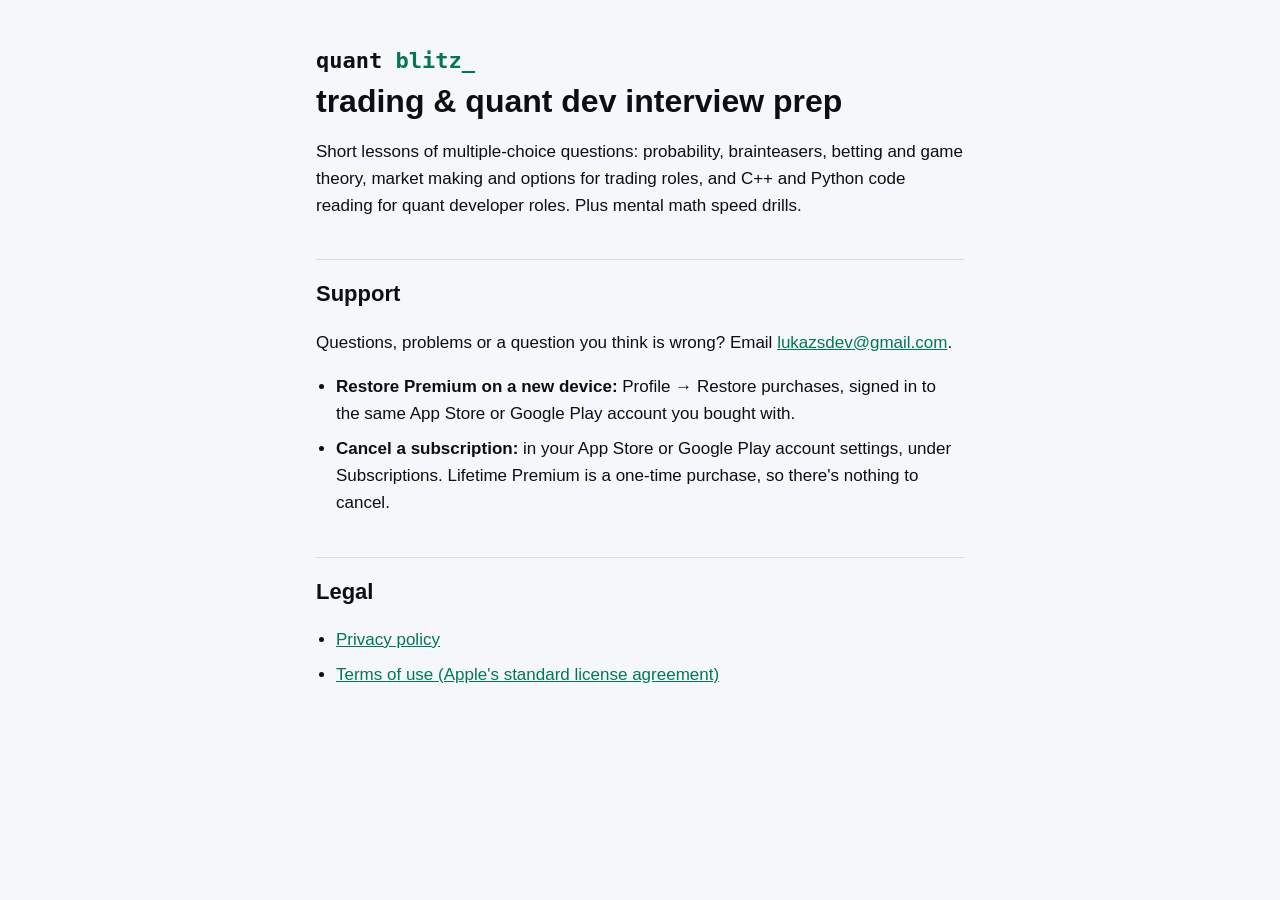
==== index.html @ 0912bb01 "quant blitz support and privacy pages" ====
<!doctype html>
<html lang="en">
  <head>
    <meta charset="utf-8" />
    <meta name="viewport" content="width=device-width, initial-scale=1" />
    <title>quant blitz · support</title>
    <meta
      name="description"
      content="quant blitz: short lessons and speed drills for quant trading and quant developer interviews."
    />
    <link rel="stylesheet" href="style.css" />
  </head>
  <body>
    <main>
      <p class="wordmark">quant <span>blitz_</span></p>
      <h1>trading &amp; quant dev interview prep</h1>
      <p>
        Short lessons of multiple-choice questions: probability, brainteasers, betting and game
        theory, market making and options for trading roles, and C++ and Python code reading for
        quant developer roles. Plus mental math speed drills.
      </p>

      <h2>Support</h2>
      <p>
        Questions, problems or a question you think is wrong? Email
        <a href="mailto:lukazsdev@gmail.com">lukazsdev@gmail.com</a>.
      </p>
      <ul>
        <li>
          <strong>Restore Premium on a new device:</strong> Profile → Restore purchases, signed in
          to the same App Store or Google Play account you bought with.
        </li>
        <li>
          <strong>Cancel a subscription:</strong> in your App Store or Google Play account settings,
          under Subscriptions. Lifetime Premium is a one-time purchase, so there's nothing to
          cancel.
        </li>
      </ul>

      <h2>Legal</h2>
      <ul>
        <li><a href="privacy/">Privacy policy</a></li>
        <li>
          <a href="https://www.apple.com/legal/internet-services/itunes/dev/stdeula/"
            >Terms of use (Apple's standard license agreement)</a
          >
        </li>
      </ul>
    </main>
  </body>
</html>
---- style.css ----
/* Static pages for GitHub Pages: support and privacy policy. Colors follow the app's tokens. */
:root {
  color-scheme: light dark;
  --background: #f5f7fa;
  --text: #0b0f14;
  --muted: #4f5b67;
  --accent: #00794f;
  --border: #d5dde5;
}

@media (prefers-color-scheme: dark) {
  :root {
    --background: #0b0f14;
    --text: #e8edf2;
    --muted: #8a96a3;
    --accent: #00d68f;
    --border: #232c38;
  }
}

* {
  box-sizing: border-box;
}

body {
  margin: 0;
  background: var(--background);
  color: var(--text);
  font:
    17px/1.6 -apple-system,
    BlinkMacSystemFont,
    'Segoe UI',
    Roboto,
    Helvetica,
    Arial,
    sans-serif;
}

main {
  max-width: 680px;
  margin: 0 auto;
  padding: 48px 16px 64px;
}

h1 {
  font-size: 32px;
  line-height: 1.2;
  margin: 8px 0 8px;
}

h2 {
  font-size: 22px;
  margin: 40px 0 8px;
  padding-top: 16px;
  border-top: 1px solid var(--border);
}

h3 {
  font-size: 17px;
  margin: 24px 0 4px;
}

a {
  color: var(--accent);
}

ul {
  padding-left: 20px;
}

li + li {
  margin-top: 8px;
}

.muted {
  color: var(--muted);
}

.wordmark {
  margin: 0;
  font:
    600 22px/1.2 ui-monospace,
    'SF Mono',
    Menlo,
    Consolas,
    monospace;
}

.wordmark a {
  color: var(--text);
  text-decoration: none;
}

.wordmark span {
  color: var(--accent);
}
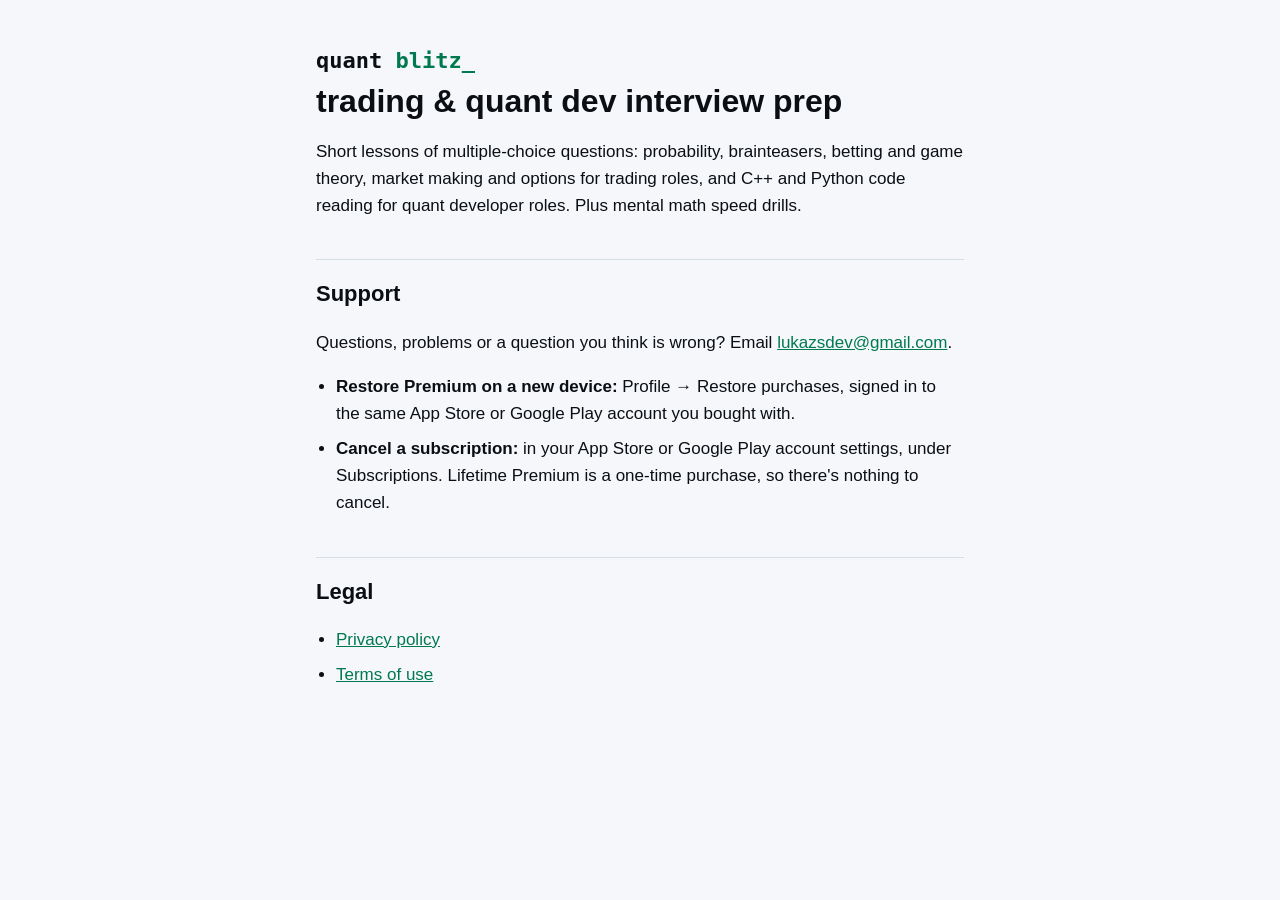
==== commit 60868e6a: "Terms of use page" ====
--- a/index.html
+++ b/index.html
@@ -40,11 +40,7 @@
       <h2>Legal</h2>
       <ul>
         <li><a href="privacy/">Privacy policy</a></li>
-        <li>
-          <a href="https://www.apple.com/legal/internet-services/itunes/dev/stdeula/"
-            >Terms of use (Apple's standard license agreement)</a
-          >
-        </li>
+        <li><a href="terms/">Terms of use</a></li>
       </ul>
     </main>
   </body>
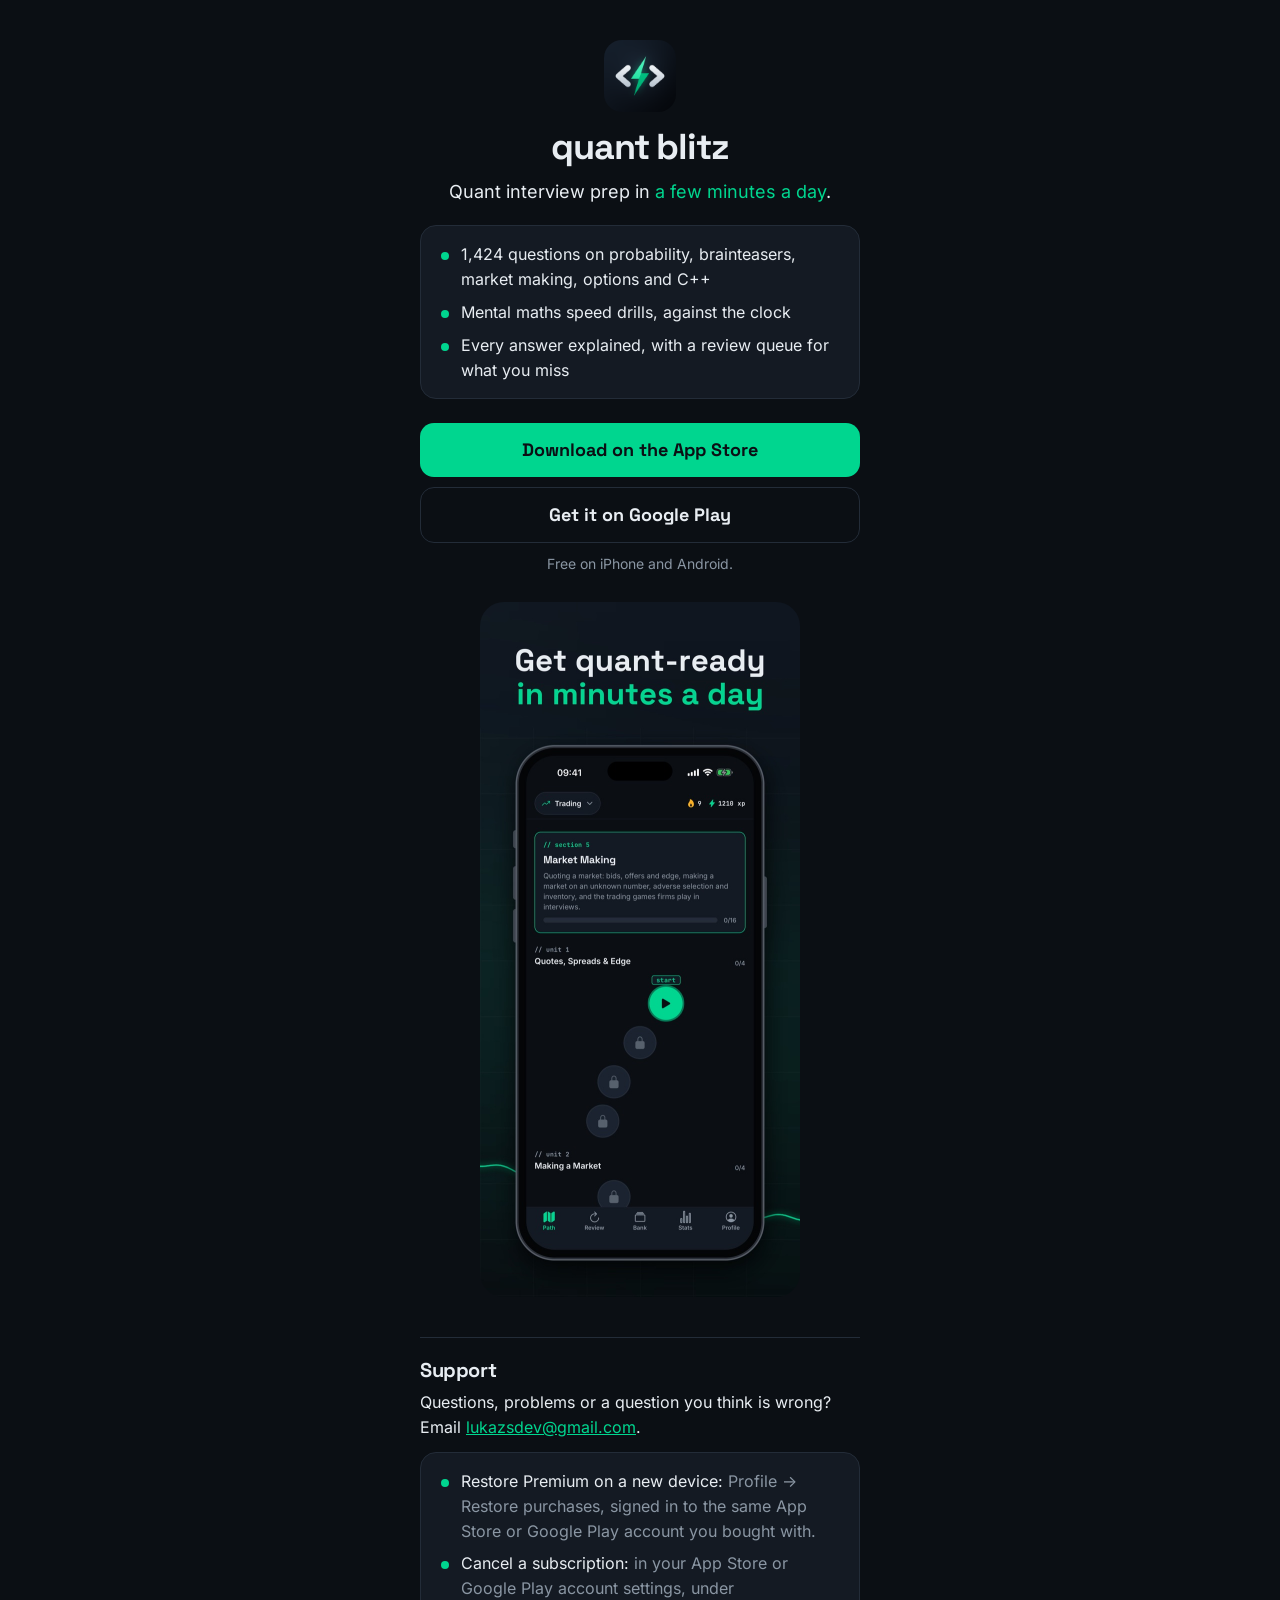
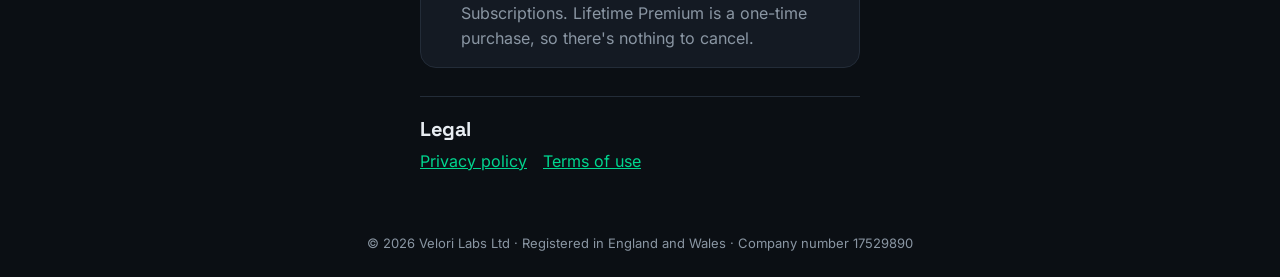
==== commit d715ece0: "BTS offer page: redesign matching the Instagram post, sample question, link preview image" ====
--- a/index.html
+++ b/index.html
@@ -1,47 +1,258 @@
 <!doctype html>
-<html lang="en">
+<html lang="en-GB">
   <head>
     <meta charset="utf-8" />
-    <meta name="viewport" content="width=device-width, initial-scale=1" />
-    <title>quant blitz · support</title>
+    <meta name="viewport" content="width=device-width, initial-scale=1, viewport-fit=cover" />
+    <title>quant blitz: quant interview prep</title>
     <meta
       name="description"
-      content="quant blitz: short lessons and speed drills for quant trading and quant developer interviews."
+      content="Quant interview prep in a few minutes a day: probability, mental maths, brainteasers, market making, options and C++, every answer explained. Free on the App Store."
     />
-    <link rel="stylesheet" href="style.css" />
+    <link rel="canonical" href="https://quantblitz.app/" />
+    <link rel="icon" href="favicon.svg" type="image/svg+xml" />
+    <link rel="icon" href="favicon.png" type="image/png" sizes="32x32" />
+    <link rel="apple-touch-icon" href="apple-touch-icon.png" />
+    <meta name="theme-color" content="#0b0f14" />
+    <meta name="apple-itunes-app" content="app-id=6820223409" />
+    <meta property="og:type" content="website" />
+    <meta property="og:title" content="quant blitz: quant interview prep" />
+    <meta property="og:url" content="https://quantblitz.app/" />
+    <meta property="og:image" content="https://quantblitz.app/img/quant-blitz-path.jpg" />
+    <link
+      rel="preload"
+      href="fonts/space-grotesk-700.woff2"
+      as="font"
+      type="font/woff2"
+      crossorigin
+    />
+    <style>
+      @font-face {
+        font-family: 'Space Grotesk';
+        src: url('fonts/space-grotesk-700.woff2') format('woff2');
+        font-weight: 700;
+        font-display: swap;
+      }
+      @font-face {
+        font-family: 'Inter';
+        src: url('fonts/inter-400.woff2') format('woff2');
+        font-weight: 400;
+        font-display: swap;
+      }
+      /* The app's dark theme (src/theme/colors.ts). */
+      :root {
+        color-scheme: dark;
+        --bg: #0b0f14;
+        --surface: #141a23;
+        --line: #232c38;
+        --text: #e8edf2;
+        --muted: #8a96a3;
+        --accent: #00d68f;
+        --on-accent: #0b0f14;
+      }
+      html {
+        -webkit-text-size-adjust: 100%;
+      }
+      body {
+        margin: 0;
+        background: var(--bg);
+        color: var(--text);
+        font:
+          400 16px/1.55 'Inter',
+          system-ui,
+          -apple-system,
+          sans-serif;
+        -webkit-font-smoothing: antialiased;
+      }
+      main {
+        box-sizing: border-box;
+        max-width: 480px;
+        margin: 0 auto;
+        padding: max(40px, env(safe-area-inset-top)) 20px 24px;
+      }
+      .hero {
+        text-align: center;
+      }
+      .icon {
+        display: block;
+        margin: 0 auto 16px;
+        border-radius: 18px;
+      }
+      h1 {
+        margin: 0;
+        font:
+          700 36px/1.1 'Space Grotesk',
+          'Inter',
+          sans-serif;
+        letter-spacing: -0.03em;
+      }
+      .lede {
+        margin: 10px 0 20px;
+        font-size: 18px;
+        text-wrap: balance;
+      }
+      .lede strong {
+        color: var(--accent);
+        font-weight: 400;
+      }
+      ul {
+        margin: 0 0 24px;
+        padding: 16px 18px;
+        border: 1px solid var(--line);
+        border-radius: 16px;
+        background: var(--surface);
+        list-style: none;
+        text-align: left;
+      }
+      li {
+        position: relative;
+        padding-left: 22px;
+      }
+      li + li {
+        margin-top: 8px;
+      }
+      li::before {
+        content: '';
+        position: absolute;
+        left: 2px;
+        top: 0.62em;
+        width: 8px;
+        height: 8px;
+        border-radius: 50%;
+        background: var(--accent);
+      }
+      .download {
+        display: block;
+        padding: 16px 20px;
+        border-radius: 14px;
+        background: var(--accent);
+        color: var(--on-accent);
+        font:
+          700 18px/1.2 'Space Grotesk',
+          'Inter',
+          sans-serif;
+        text-decoration: none;
+      }
+      .download.play {
+        margin-top: 10px;
+        background: transparent;
+        color: var(--text);
+        border: 1px solid var(--line);
+      }
+      .download:focus-visible {
+        outline: 2px solid var(--text);
+        outline-offset: 3px;
+      }
+      .note {
+        margin: 10px 0 28px;
+        color: var(--muted);
+        font-size: 14px;
+      }
+      .shot {
+        display: block;
+        width: 100%;
+        max-width: 320px;
+        height: auto;
+        margin: 0 auto 40px;
+        border-radius: 24px;
+      }
+      h2 {
+        margin: 0 0 8px;
+        padding-top: 20px;
+        border-top: 1px solid var(--line);
+        font:
+          700 20px/1.2 'Space Grotesk',
+          'Inter',
+          sans-serif;
+        letter-spacing: -0.02em;
+      }
+      p {
+        margin: 0 0 12px;
+      }
+      .support ul {
+        margin-bottom: 28px;
+      }
+      .support li strong {
+        font-weight: 400;
+        color: var(--text);
+      }
+      .support li {
+        color: var(--muted);
+      }
+      a {
+        color: var(--accent);
+      }
+      .legal a + a {
+        margin-left: 16px;
+      }
+      footer {
+        padding: 24px 20px max(24px, env(safe-area-inset-bottom));
+        color: var(--muted);
+        font-size: 13px;
+        text-align: center;
+      }
+      footer p {
+        margin: 0;
+      }
+    </style>
   </head>
   <body>
     <main>
-      <p class="wordmark">quant <span>blitz_</span></p>
-      <h1>trading &amp; quant dev interview prep</h1>
-      <p>
-        Short lessons of multiple-choice questions: probability, brainteasers, betting and game
-        theory, market making and options for trading roles, and C++ and Python code reading for
-        quant developer roles. Plus mental math speed drills.
-      </p>
+      <section class="hero">
+        <img class="icon" src="img/quant-blitz.png" alt="" width="72" height="72" />
+        <h1>quant blitz</h1>
+        <p class="lede">Quant interview prep in <strong>a few minutes a day</strong>.</p>
+        <ul>
+          <li>1,424 questions on probability, brainteasers, market making, options and C++</li>
+          <li>Mental maths speed drills, against the clock</li>
+          <li>Every answer explained, with a review queue for what you miss</li>
+        </ul>
+        <a
+          class="download"
+          href="https://apps.apple.com/gb/app/quant-blitz-interview-prep/id6820223409"
+          >Download on the App Store</a
+        >
+        <a
+          class="download play"
+          href="https://play.google.com/store/apps/details?id=com.qdevblitz.app"
+          >Get it on Google Play</a
+        >
+        <p class="note">Free on iPhone and Android.</p>
+        <img
+          class="shot"
+          src="img/quant-blitz-path.jpg"
+          alt="The quant blitz app showing the Trading track's Market Making section"
+          width="640"
+          height="1390"
+          loading="lazy"
+        />
+      </section>
 
-      <h2>Support</h2>
-      <p>
-        Questions, problems or a question you think is wrong? Email
-        <a href="mailto:lukazsdev@gmail.com">lukazsdev@gmail.com</a>.
-      </p>
-      <ul>
-        <li>
-          <strong>Restore Premium on a new device:</strong> Profile → Restore purchases, signed in
-          to the same App Store or Google Play account you bought with.
-        </li>
-        <li>
-          <strong>Cancel a subscription:</strong> in your App Store or Google Play account settings,
-          under Subscriptions. Lifetime Premium is a one-time purchase, so there's nothing to
-          cancel.
-        </li>
-      </ul>
+      <section class="support">
+        <h2>Support</h2>
+        <p>
+          Questions, problems or a question you think is wrong? Email
+          <a href="mailto:lukazsdev@gmail.com">lukazsdev@gmail.com</a>.
+        </p>
+        <ul>
+          <li>
+            <strong>Restore Premium on a new device:</strong> Profile → Restore purchases, signed in
+            to the same App Store or Google Play account you bought with.
+          </li>
+          <li>
+            <strong>Cancel a subscription:</strong> in your App Store or Google Play account
+            settings, under Subscriptions. Lifetime Premium is a one-time purchase, so there's
+            nothing to cancel.
+          </li>
+        </ul>
+      </section>
 
-      <h2>Legal</h2>
-      <ul>
-        <li><a href="privacy/">Privacy policy</a></li>
-        <li><a href="terms/">Terms of use</a></li>
-      </ul>
+      <section class="legal">
+        <h2>Legal</h2>
+        <p><a href="privacy/">Privacy policy</a><a href="terms/">Terms of use</a></p>
+      </section>
     </main>
+    <footer>
+      <p>© 2026 Velori Labs Ltd · Registered in England and Wales · Company number 17529890</p>
+    </footer>
   </body>
 </html>
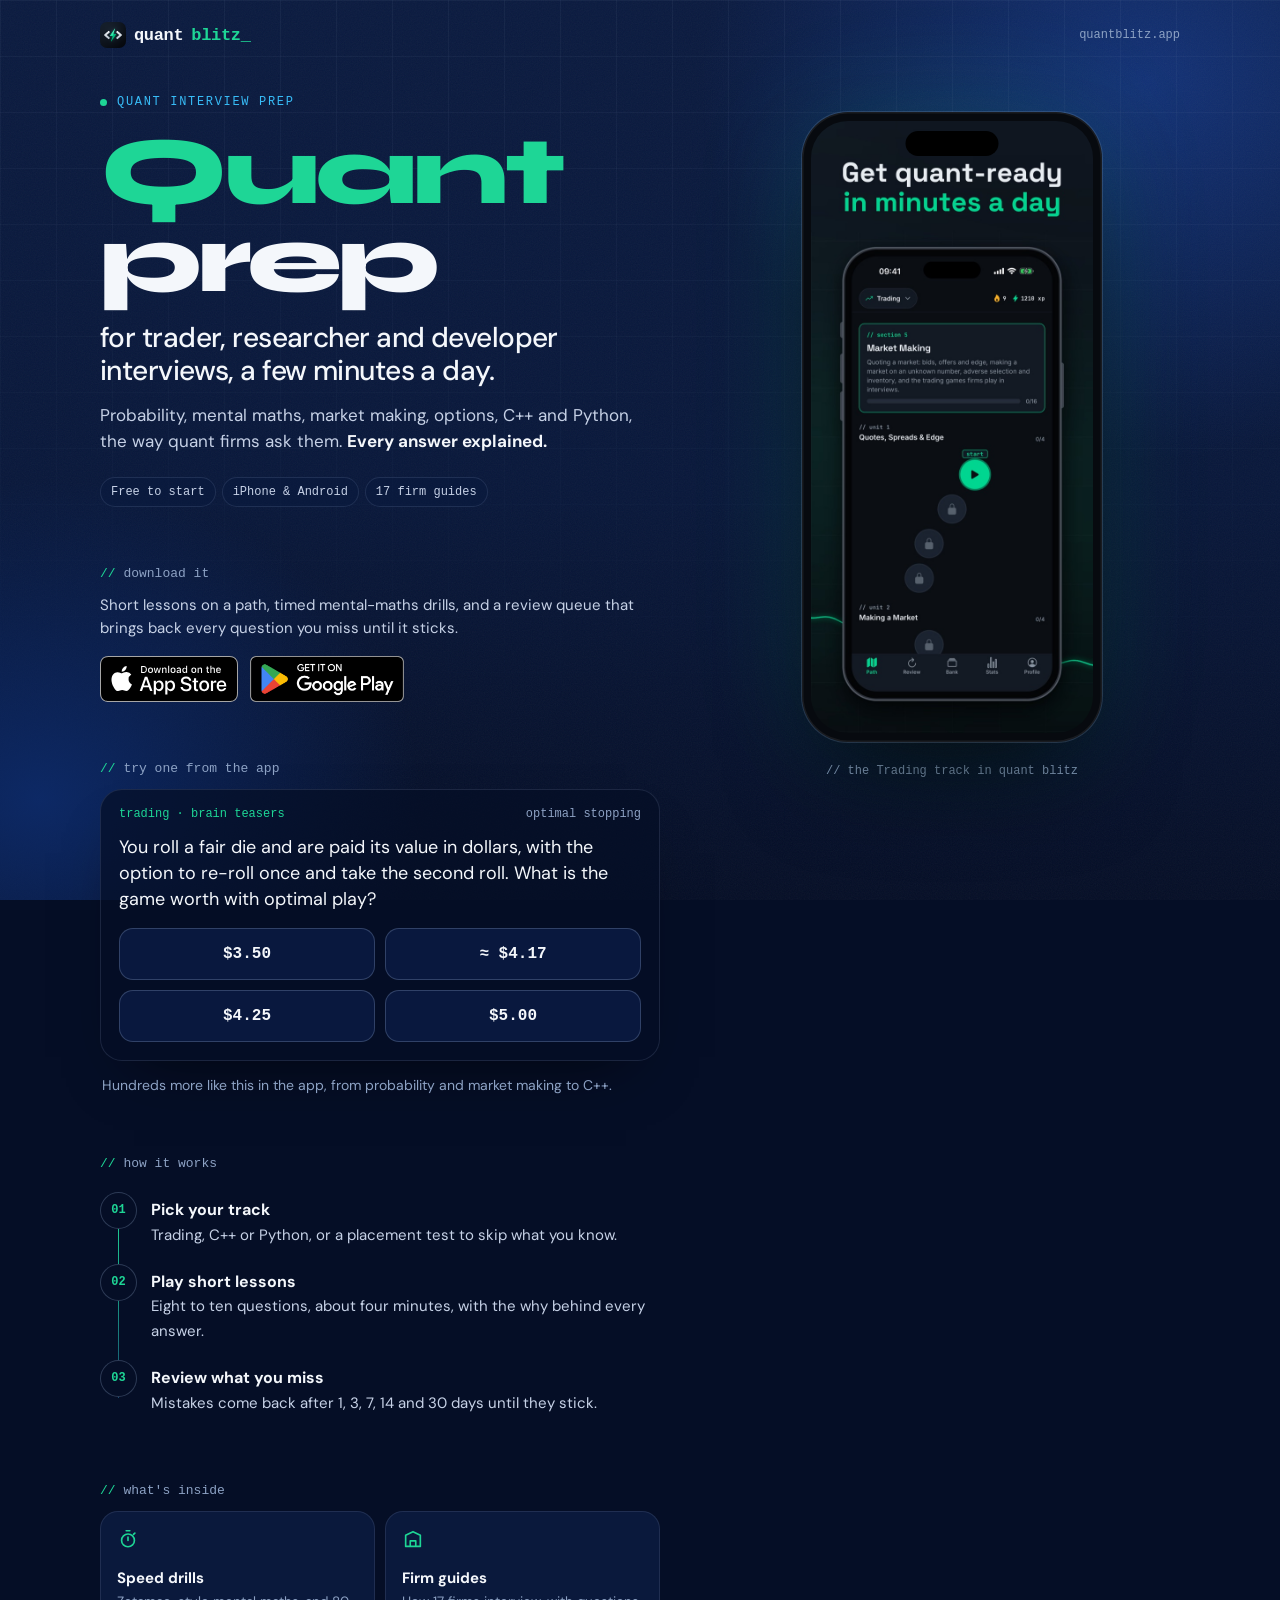
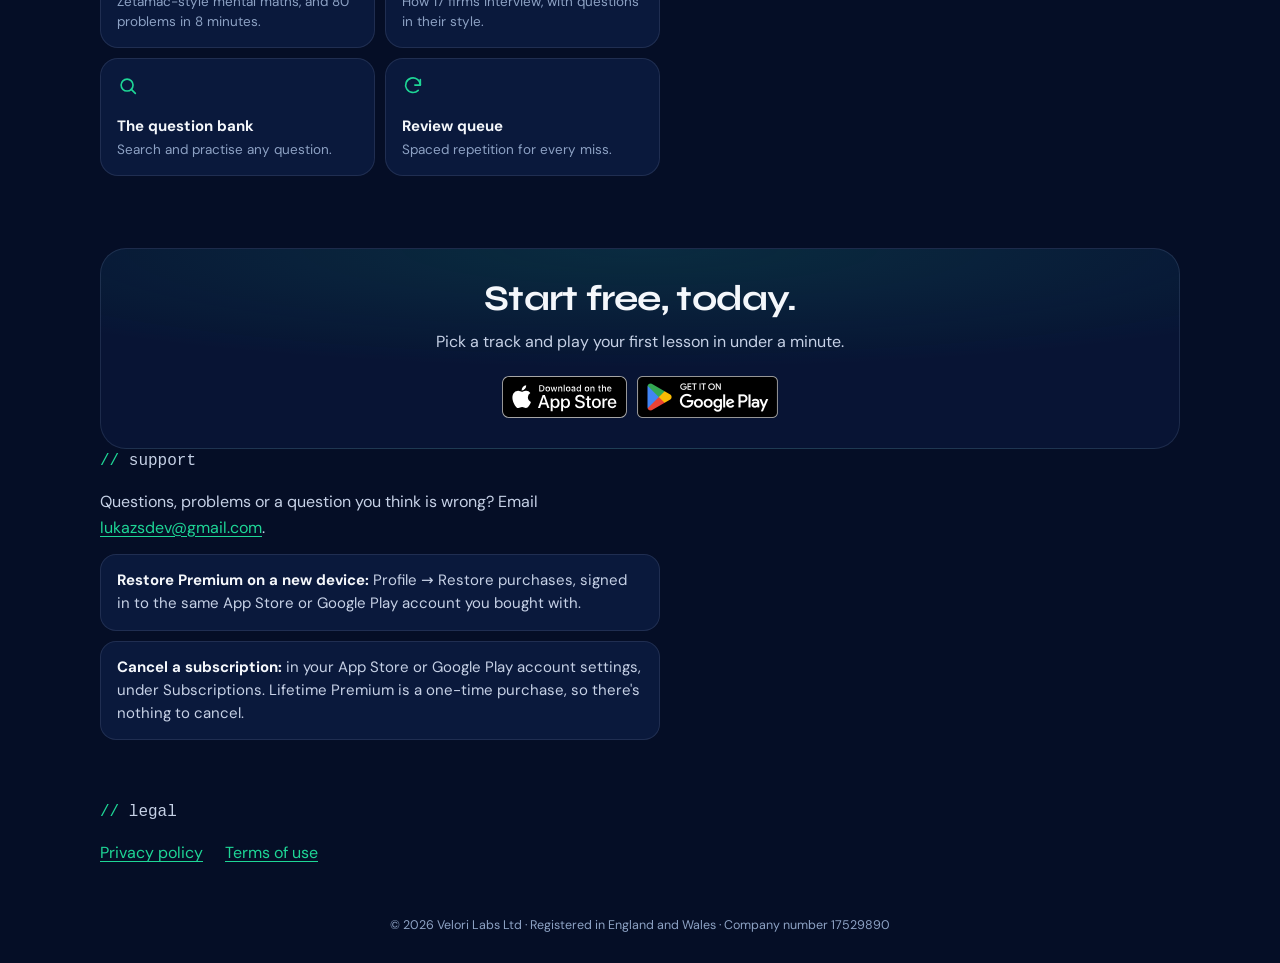
==== commit ff2306ee: "Homepage redesign" ====
--- a/index.html
+++ b/index.html
@@ -6,253 +6,1287 @@
     <title>quant blitz: quant interview prep</title>
     <meta
       name="description"
-      content="Quant interview prep in a few minutes a day: probability, mental maths, brainteasers, market making, options and C++, every answer explained. Free on the App Store."
+      content="Quant interview prep in a few minutes a day: probability, mental maths, brainteasers, market making, options, C++ and Python, every answer explained. Free on iPhone and Android."
     />
     <link rel="canonical" href="https://quantblitz.app/" />
     <link rel="icon" href="favicon.svg" type="image/svg+xml" />
     <link rel="icon" href="favicon.png" type="image/png" sizes="32x32" />
     <link rel="apple-touch-icon" href="apple-touch-icon.png" />
-    <meta name="theme-color" content="#0b0f14" />
+    <meta name="theme-color" content="#0a1a3f" />
     <meta name="apple-itunes-app" content="app-id=6820223409" />
     <meta property="og:type" content="website" />
+    <meta property="og:site_name" content="quant blitz" />
     <meta property="og:title" content="quant blitz: quant interview prep" />
+    <meta
+      property="og:description"
+      content="Short lessons for quant trader, researcher and developer interviews, every answer explained. Free on iPhone and Android."
+    />
     <meta property="og:url" content="https://quantblitz.app/" />
     <meta property="og:image" content="https://quantblitz.app/img/quant-blitz-path.jpg" />
-    <link
-      rel="preload"
-      href="fonts/space-grotesk-700.woff2"
-      as="font"
-      type="font/woff2"
-      crossorigin
-    />
+    <meta name="twitter:card" content="summary_large_image" />
+    <link rel="preload" href="fonts/syne-800.woff2" as="font" type="font/woff2" crossorigin />
+    <link rel="preload" href="fonts/dm-sans-400.woff2" as="font" type="font/woff2" crossorigin />
+    <script>
+      document.documentElement.classList.add('js');
+    </script>
     <style>
       @font-face {
-        font-family: 'Space Grotesk';
-        src: url('fonts/space-grotesk-700.woff2') format('woff2');
+        font-family: 'Syne';
+        src: url('fonts/syne-800.woff2') format('woff2');
+        font-weight: 800;
+        font-display: swap;
+      }
+      @font-face {
+        font-family: 'Syne';
+        src: url('fonts/syne-700.woff2') format('woff2');
         font-weight: 700;
         font-display: swap;
       }
       @font-face {
-        font-family: 'Inter';
-        src: url('fonts/inter-400.woff2') format('woff2');
+        font-family: 'DM Sans';
+        src: url('fonts/dm-sans-400.woff2') format('woff2');
         font-weight: 400;
         font-display: swap;
       }
-      /* The app's dark theme (src/theme/colors.ts). */
+      @font-face {
+        font-family: 'DM Sans';
+        src: url('fonts/dm-sans-500.woff2') format('woff2');
+        font-weight: 500;
+        font-display: swap;
+      }
+      @font-face {
+        font-family: 'DM Sans';
+        src: url('fonts/dm-sans-700.woff2') format('woff2');
+        font-weight: 700;
+        font-display: swap;
+      }
+
+      /* Bristol Trading Society's navy, as in the Instagram slides, with quant blitz green for prices and actions. */
       :root {
         color-scheme: dark;
-        --bg: #0b0f14;
-        --surface: #141a23;
-        --line: #232c38;
-        --text: #e8edf2;
-        --muted: #8a96a3;
-        --accent: #00d68f;
-        --on-accent: #0b0f14;
+        --abyss: #050e26;
+        --navy: #0a1a3f;
+        --surface: rgba(16, 36, 82, 0.5);
+        --surface-solid: #0d204c;
+        --line: rgba(141, 162, 196, 0.16);
+        --line-strong: rgba(141, 162, 196, 0.3);
+        --text: #f4f7fb;
+        --body: #c6d1e6;
+        --muted: #8da2c4;
+        --sky: #38bdf8;
+        --green: #1ed696;
+        --on-green: #03140d;
+        --red: #ff7b7b;
+        --ease: cubic-bezier(0.2, 0.7, 0.2, 1);
+        --mono: ui-monospace, 'SF Mono', SFMono-Regular, Menlo, Consolas, monospace;
+        --display: 'Syne', 'DM Sans', system-ui, sans-serif;
+        --sans: 'DM Sans', system-ui, -apple-system, sans-serif;
+      }
+      * {
+        box-sizing: border-box;
       }
       html {
         -webkit-text-size-adjust: 100%;
+        background: var(--abyss);
       }
       body {
         margin: 0;
-        background: var(--bg);
+        min-height: 100vh;
         color: var(--text);
-        font:
-          400 16px/1.55 'Inter',
-          system-ui,
-          -apple-system,
-          sans-serif;
+        font: 400 16px/1.55 var(--sans);
         -webkit-font-smoothing: antialiased;
-      }
-      main {
-        box-sizing: border-box;
-        max-width: 480px;
+        overflow-x: hidden;
+      }
+      ::selection {
+        background: rgba(30, 214, 150, 0.3);
+      }
+      img {
+        display: block;
+        max-width: 100%;
+      }
+      svg {
+        flex: none;
+      }
+
+      /* Backdrop: two slow glows, the slides' grid fading out downwards, and a little grain. */
+      .backdrop {
+        position: fixed;
+        inset: 0;
+        z-index: -1;
+        overflow: hidden;
+        pointer-events: none;
+        background: linear-gradient(180deg, var(--navy) 0%, #08173a 55%, var(--abyss) 100%);
+      }
+      .backdrop::before,
+      .backdrop::after {
+        content: '';
+        position: absolute;
+        border-radius: 50%;
+      }
+      .backdrop::before {
+        width: 900px;
+        height: 760px;
+        right: -320px;
+        top: -300px;
+        background: radial-gradient(closest-side, rgba(37, 99, 235, 0.32), transparent);
+        animation: drift 24s ease-in-out infinite alternate;
+      }
+      .backdrop::after {
+        width: 760px;
+        height: 640px;
+        left: -340px;
+        bottom: -220px;
+        background: radial-gradient(closest-side, rgba(13, 43, 107, 0.9), transparent);
+        animation: drift 28s ease-in-out infinite alternate-reverse;
+      }
+      .backdrop .grid {
+        position: absolute;
+        inset: 0;
+        background-image:
+          linear-gradient(rgba(141, 162, 196, 0.07) 1px, transparent 1px),
+          linear-gradient(90deg, rgba(141, 162, 196, 0.07) 1px, transparent 1px);
+        background-size: 56px 56px;
+        -webkit-mask-image: linear-gradient(180deg, #000 0%, rgba(0, 0, 0, 0.12) 75%, transparent);
+        mask-image: linear-gradient(180deg, #000 0%, rgba(0, 0, 0, 0.12) 75%, transparent);
+      }
+      .backdrop .grain {
+        position: absolute;
+        inset: 0;
+        opacity: 0.05;
+        background-image: url("data:image/svg+xml,%3Csvg xmlns='http://www.w3.org/2000/svg' width='180' height='180'%3E%3Cfilter id='n'%3E%3CfeTurbulence type='fractalNoise' baseFrequency='.85' numOctaves='3' stitchTiles='stitch'/%3E%3C/filter%3E%3Crect width='100%25' height='100%25' filter='url(%23n)'/%3E%3C/svg%3E");
+      }
+      @keyframes drift {
+        to {
+          transform: translate3d(-70px, 90px, 0) scale(1.08);
+        }
+      }
+
+      /* Entrances: everything marked data-reveal rises in once, staggered by --d. */
+      .js [data-reveal] {
+        opacity: 0;
+        transform: translateY(14px);
+        filter: blur(4px);
+        transition:
+          opacity 0.7s var(--ease) var(--d, 0s),
+          transform 0.7s var(--ease) var(--d, 0s),
+          filter 0.7s var(--ease) var(--d, 0s),
+          border-color 0.25s var(--ease);
+      }
+      .js [data-reveal].in {
+        opacity: 1;
+        transform: none;
+        filter: none;
+      }
+
+      /* Header */
+      .top {
+        max-width: 1120px;
         margin: 0 auto;
-        padding: max(40px, env(safe-area-inset-top)) 20px 24px;
-      }
+        padding: max(22px, env(safe-area-inset-top)) 20px 0;
+        display: flex;
+        align-items: center;
+        justify-content: space-between;
+      }
+      .lockup {
+        display: flex;
+        align-items: center;
+        gap: 12px;
+      }
+      .lockup .bts {
+        width: auto;
+        height: 22px;
+      }
+      .lockup .x {
+        color: var(--muted);
+        font-size: 15px;
+      }
+      .wordmark {
+        display: inline-flex;
+        align-items: center;
+        gap: 8px;
+        font: 700 17px/1 var(--mono);
+        letter-spacing: -0.02em;
+        white-space: nowrap;
+      }
+      .wordmark img {
+        width: 26px;
+        height: 26px;
+        border-radius: 7px;
+      }
+      .wordmark em {
+        font-style: normal;
+        color: var(--green);
+      }
+      .cursor {
+        animation: blink 1.1s steps(1) infinite;
+      }
+      @keyframes blink {
+        50% {
+          opacity: 0;
+        }
+      }
+      .top .where {
+        display: none;
+        font: 500 12px/1 var(--mono);
+        color: var(--muted);
+      }
+
+      /* Layout: one column on phones; content and a sticky phone side by side on wide screens. */
+      .layout {
+        max-width: 1120px;
+        margin: 0 auto;
+        padding: 0 20px;
+      }
+
+      /* Hero */
       .hero {
-        text-align: center;
-      }
-      .icon {
-        display: block;
-        margin: 0 auto 16px;
-        border-radius: 18px;
+        padding: 48px 0 0;
+      }
+      .label {
+        display: flex;
+        align-items: center;
+        gap: 10px;
+        margin: 0 0 20px;
+        font: 500 12px/1 var(--mono);
+        letter-spacing: 0.14em;
+        text-transform: uppercase;
+        color: var(--sky);
+      }
+      .dot {
+        width: 7px;
+        height: 7px;
+        border-radius: 50%;
+        background: var(--green);
+        animation: pulse 2.4s var(--ease) infinite;
+      }
+      @keyframes pulse {
+        0% {
+          box-shadow: 0 0 0 0 rgba(30, 214, 150, 0.55);
+        }
+        70%,
+        100% {
+          box-shadow: 0 0 0 9px rgba(30, 214, 150, 0);
+        }
       }
       h1 {
         margin: 0;
-        font:
-          700 36px/1.1 'Space Grotesk',
-          'Inter',
-          sans-serif;
-        letter-spacing: -0.03em;
+        font-weight: 400;
+      }
+      h1 .big {
+        display: block;
+        font: 800 clamp(48px, 15vw, 96px) / 0.92 var(--display);
+        letter-spacing: -0.045em;
+      }
+      h1 .big em {
+        font-style: normal;
+        color: var(--green);
+      }
+      h1 .rest {
+        display: block;
+        margin-top: 16px;
+        font: 500 clamp(22px, 6vw, 28px) / 1.2 var(--sans);
+        letter-spacing: -0.02em;
+        text-wrap: balance;
       }
       .lede {
-        margin: 10px 0 20px;
+        margin: 14px 0 0;
+        font-size: 17px;
+        color: var(--body);
+      }
+      .lede strong {
+        color: var(--text);
+        font-weight: 700;
+      }
+      .facts {
+        display: flex;
+        flex-wrap: wrap;
+        gap: 6px;
+        margin: 22px 0 0;
+        padding: 0;
+        list-style: none;
+      }
+      .facts li {
+        padding: 8px 10px;
+        border: 1px solid var(--line);
+        border-radius: 999px;
+        background: rgba(10, 26, 63, 0.55);
+        font: 500 12px/1 var(--mono);
+        color: var(--body);
+      }
+
+      /* Section labels, in the app's code-comment style */
+      .kicker {
+        margin: 0 0 14px;
+        font: 500 13px/1 var(--mono);
+        color: var(--muted);
+      }
+      .kicker b {
+        font-weight: 500;
+        color: var(--green);
+      }
+      section + section {
+        margin-top: 60px;
+      }
+      .plans {
+        margin-top: 44px;
+        scroll-margin-top: 24px;
+      }
+
+      /* Plans */
+      .plan-list {
+        display: grid;
+        gap: 12px;
+      }
+      .plan {
+        position: relative;
+        isolation: isolate;
+        display: block;
+        overflow: hidden;
+        padding: 18px 18px 14px;
+        border: 1px solid var(--line);
+        border-radius: 20px;
+        background: var(--surface);
+        color: var(--text);
+        text-decoration: none;
+        -webkit-tap-highlight-color: transparent;
+      }
+      .plan::before {
+        content: '';
+        position: absolute;
+        inset: 0;
+        z-index: -1;
+        opacity: 0;
+        transition: opacity 0.3s var(--ease);
+        background: radial-gradient(
+          340px circle at var(--mx, 50%) var(--my, 0%),
+          rgba(56, 189, 248, 0.14),
+          transparent 65%
+        );
+      }
+      .plan:hover {
+        border-color: var(--line-strong);
+      }
+      .plan:hover::before {
+        opacity: 1;
+      }
+      .js .plan.in:active,
+      .plan:active {
+        transform: scale(0.985);
+        transition-duration: 0.12s;
+        transition-delay: 0s;
+      }
+      .plan:focus-visible {
+        outline: 2px solid var(--green);
+        outline-offset: 3px;
+      }
+      .plan.featured {
+        border-color: transparent;
+        background:
+          linear-gradient(var(--surface-solid), var(--surface-solid)) padding-box,
+          linear-gradient(
+              140deg,
+              rgba(30, 214, 150, 0.95),
+              rgba(56, 189, 248, 0.45) 45%,
+              rgba(141, 162, 196, 0.16) 80%
+            )
+            border-box;
+      }
+      .plan-row {
+        display: flex;
+        flex-wrap: wrap;
+        align-items: baseline;
+        justify-content: space-between;
+        gap: 6px 12px;
+      }
+      .name {
+        font: 700 20px/1.2 var(--display);
+        letter-spacing: -0.01em;
+      }
+      .price {
+        display: flex;
+        align-items: baseline;
+        gap: 8px;
+        white-space: nowrap;
+        font-variant-numeric: tabular-nums;
+      }
+      .was {
+        position: relative;
+        color: var(--muted);
+        font-size: 15px;
+        text-decoration: none;
+      }
+      .was::after {
+        content: '';
+        position: absolute;
+        left: -2px;
+        right: -2px;
+        top: 55%;
+        height: 1.5px;
+        background: currentColor;
+        transform: scaleX(0);
+        transform-origin: left;
+        transition: transform 0.5s var(--ease) calc(var(--d, 0s) + 0.45s);
+      }
+      html:not(.js) .was::after,
+      .in .was::after {
+        transform: scaleX(1);
+      }
+      .now {
+        font: 700 24px/1 var(--display);
+        letter-spacing: -0.02em;
+        color: var(--green);
+      }
+      .per {
+        font-size: 14px;
+        color: var(--muted);
+      }
+      .note {
+        margin: 8px 0 0;
+        font-size: 14.5px;
+        line-height: 1.5;
+        color: var(--body);
+      }
+      .plan-foot {
+        display: flex;
+        align-items: center;
+        justify-content: space-between;
+        margin-top: 14px;
+        padding-top: 12px;
+        border-top: 1px dashed var(--line);
+        font: 500 12px/1 var(--mono);
+        color: var(--muted);
+      }
+      .plan-foot b {
+        font-weight: 600;
+        letter-spacing: 0.06em;
+        color: var(--text);
+      }
+      .go {
+        display: inline-flex;
+        align-items: center;
+        gap: 6px;
+        color: var(--text);
+      }
+      .go svg {
+        transition: transform 0.25s var(--ease);
+      }
+      .plan:hover .go svg {
+        transform: translate(2px, -2px);
+      }
+      .hint {
+        margin: 14px 2px 0;
+        font-size: 14px;
+        color: var(--muted);
+      }
+
+      /* Try a question */
+      .q-card {
+        padding: 18px;
+        border: 1px solid var(--line);
+        border-radius: 22px;
+        background: rgba(5, 14, 38, 0.72);
+        box-shadow: 0 30px 60px -34px rgba(0, 0, 0, 0.7);
+      }
+      .q-meta {
+        display: flex;
+        justify-content: space-between;
+        gap: 12px;
+        font: 500 12px/1 var(--mono);
+        color: var(--muted);
+      }
+      .q-meta .sec {
+        color: var(--green);
+      }
+      .q {
+        margin: 14px 0 16px;
         font-size: 18px;
+        line-height: 1.45;
+      }
+      .opts {
+        display: grid;
+        grid-template-columns: 1fr 1fr;
+        gap: 10px;
+      }
+      .opt {
+        appearance: none;
+        min-height: 52px;
+        padding: 0 12px;
+        border: 1px solid var(--line-strong);
+        border-radius: 14px;
+        background: rgba(14, 33, 80, 0.6);
+        color: var(--text);
+        font: 600 16px/1 var(--mono);
+        cursor: pointer;
+        -webkit-tap-highlight-color: transparent;
+        transition:
+          background-color 0.2s,
+          border-color 0.2s,
+          color 0.2s,
+          opacity 0.3s,
+          transform 0.15s var(--ease);
+      }
+      .opt:hover {
+        border-color: var(--sky);
+      }
+      .opt:active {
+        transform: scale(0.97);
+      }
+      .opt:focus-visible {
+        outline: 2px solid var(--sky);
+        outline-offset: 2px;
+      }
+      .opt[disabled] {
+        cursor: default;
+      }
+      .opt.right {
+        border-color: var(--green);
+        background: rgba(30, 214, 150, 0.16);
+        color: var(--green);
+      }
+      .opt.wrong {
+        border-color: var(--red);
+        background: rgba(255, 123, 123, 0.12);
+        color: var(--red);
+        animation: shake 0.4s var(--ease);
+      }
+      .answered .opt:not(.right):not(.wrong) {
+        opacity: 0.4;
+      }
+      @keyframes shake {
+        20% {
+          transform: translateX(-4px);
+        }
+        40% {
+          transform: translateX(4px);
+        }
+        60% {
+          transform: translateX(-2px);
+        }
+        80% {
+          transform: translateX(2px);
+        }
+      }
+      .explain {
+        display: grid;
+        grid-template-rows: 0fr;
+        transition: grid-template-rows 0.45s var(--ease);
+      }
+      .explain > div {
+        overflow: hidden;
+      }
+      .answered .explain {
+        grid-template-rows: 1fr;
+      }
+      .explain p {
+        margin: 16px 0 0;
+        padding-top: 14px;
+        border-top: 1px dashed var(--line);
+        font-size: 15px;
+        color: var(--body);
+      }
+      .verdict {
+        display: block;
+        margin-bottom: 8px;
+        font: 700 12px/1 var(--mono);
+        letter-spacing: 0.08em;
+        text-transform: uppercase;
+      }
+      .more {
+        margin: 14px 2px 0;
+        font-size: 14px;
+        color: var(--muted);
+      }
+
+      /* How it works: a line draws down through the three steps */
+      .steps {
+        position: relative;
+        margin: 0;
+        padding: 0;
+        list-style: none;
+      }
+      .steps::before {
+        content: '';
+        position: absolute;
+        left: 18px;
+        top: 26px;
+        bottom: 26px;
+        width: 1px;
+        background: linear-gradient(var(--green), rgba(56, 189, 248, 0.35));
+        transform: scaleY(0);
+        transform-origin: top;
+        transition: transform 1.1s var(--ease) 0.3s;
+      }
+      html:not(.js) .steps::before,
+      .steps.in::before {
+        transform: scaleY(1);
+      }
+      .steps li {
+        display: grid;
+        grid-template-columns: 37px 1fr;
+        gap: 14px;
+        padding: 8px 0;
+      }
+      .n {
+        position: relative;
+        display: grid;
+        place-items: center;
+        width: 37px;
+        height: 37px;
+        border: 1px solid var(--line-strong);
+        border-radius: 50%;
+        background: var(--abyss);
+        font: 600 12px/1 var(--mono);
+        color: var(--green);
+      }
+      .t {
+        padding-top: 6px;
+      }
+      .t b {
+        display: block;
+        font-weight: 700;
+      }
+      .t span {
+        font-size: 15px;
+        color: var(--body);
+      }
+
+      /* What's in Premium */
+      .features {
+        display: grid;
+        grid-template-columns: 1fr 1fr;
+        gap: 10px;
+      }
+      .feature {
+        padding: 16px;
+        border: 1px solid var(--line);
+        border-radius: 18px;
+        background: var(--surface);
+      }
+      .feature svg {
+        width: 22px;
+        height: 22px;
+        color: var(--green);
+      }
+      .feature b {
+        display: block;
+        margin-top: 12px;
+        font-size: 15px;
+        line-height: 1.25;
+      }
+      .feature span {
+        display: block;
+        margin-top: 4px;
+        font-size: 13.5px;
+        line-height: 1.45;
+        color: var(--muted);
+      }
+
+      /* The phone */
+      .device-wrap {
+        display: grid;
+        justify-items: center;
+        margin: 64px auto 0;
+      }
+      .tilt {
+        transition: transform 0.8s var(--ease);
+      }
+      .device {
+        position: relative;
+        width: min(290px, 76vw);
+        padding: 9px;
+        border-radius: 46px;
+        background: #070a0f;
+        box-shadow:
+          inset 0 0 0 1.5px rgba(255, 255, 255, 0.07),
+          0 0 0 1px rgba(141, 162, 196, 0.22),
+          0 50px 100px -30px rgba(0, 0, 0, 0.75),
+          0 0 120px -10px rgba(30, 214, 150, 0.2);
+        animation: float 7s ease-in-out infinite;
+      }
+      .device img {
+        width: 100%;
+        height: auto;
+        border-radius: 37px;
+      }
+      .device::after {
+        content: '';
+        position: absolute;
+        top: 19px;
+        left: 50%;
+        width: 31%;
+        height: 25px;
+        border-radius: 20px;
+        background: #000;
+        transform: translateX(-50%);
+      }
+      @keyframes float {
+        50% {
+          transform: translateY(-8px);
+        }
+      }
+      .device-cap {
+        margin: 20px 0 0;
+        font: 500 12px/1.5 var(--mono);
+        color: var(--muted);
+        text-align: center;
+      }
+
+      /* Closing */
+      .closing {
+        max-width: 1120px;
+        margin: 72px auto 0;
+        padding: 0 20px;
+      }
+      .closing-card {
+        padding: 30px 22px;
+        border: 1px solid var(--line);
+        border-radius: 26px;
+        background:
+          radial-gradient(120% 100% at 50% 0%, rgba(30, 214, 150, 0.12), transparent 60%),
+          rgba(10, 26, 63, 0.6);
+        text-align: center;
+      }
+      .closing h2 {
+        margin: 0;
+        font: 700 clamp(26px, 7vw, 36px) / 1.12 var(--display);
+        letter-spacing: -0.02em;
         text-wrap: balance;
       }
-      .lede strong {
-        color: var(--accent);
-        font-weight: 400;
-      }
-      ul {
-        margin: 0 0 24px;
-        padding: 16px 18px;
+      .closing-card p {
+        margin: 10px auto 22px;
+        max-width: 30em;
+        color: var(--body);
+      }
+      .btn {
+        display: inline-flex;
+        align-items: center;
+        justify-content: center;
+        gap: 8px;
+        min-height: 52px;
+        padding: 0 26px;
+        border-radius: 999px;
+        background: var(--green);
+        color: var(--on-green);
+        font: 700 16px/1 var(--sans);
+        text-decoration: none;
+        box-shadow: 0 10px 30px -10px rgba(30, 214, 150, 0.6);
+        -webkit-tap-highlight-color: transparent;
+        transition:
+          transform 0.2s var(--ease),
+          box-shadow 0.2s var(--ease);
+      }
+      .btn:hover {
+        transform: translateY(-1px);
+        box-shadow: 0 14px 34px -10px rgba(30, 214, 150, 0.75);
+      }
+      .btn:active {
+        transform: scale(0.98);
+      }
+      .btn:focus-visible {
+        outline: 2px solid var(--text);
+        outline-offset: 3px;
+      }
+      .get-copy {
+        margin: 0 0 16px;
+        font-size: 15px;
+        color: var(--body);
+      }
+      /* Official store badges, same height, unaltered (Apple and Google badge guidelines) */
+      .stores {
+        display: flex;
+        flex-wrap: wrap;
+        align-items: center;
+        gap: 12px;
+      }
+      .stores a {
+        display: block;
+        border-radius: 9px;
+        -webkit-tap-highlight-color: transparent;
+        transition: transform 0.2s var(--ease);
+      }
+      .stores a:hover {
+        transform: translateY(-1px);
+      }
+      .stores a:active {
+        transform: scale(0.97);
+      }
+      .stores a:focus-visible {
+        outline: 2px solid var(--green);
+        outline-offset: 3px;
+      }
+      .stores img {
+        width: auto;
+        height: 46px;
+      }
+      .closing .stores {
+        justify-content: center;
+        gap: 10px;
+      }
+      .closing .stores img {
+        height: 42px;
+      }
+      .closing-card .or {
+        margin: 22px 0 12px;
+        font: 500 12px/1 var(--mono);
+        color: var(--muted);
+      }
+      .fine {
+        max-width: 640px;
+        margin: 28px auto 0;
+        font-size: 13px;
+        line-height: 1.6;
+        color: var(--muted);
+        text-align: center;
+      }
+      footer {
+        padding: 28px 20px calc(96px + env(safe-area-inset-bottom));
+        font-size: 12.5px;
+        color: var(--muted);
+        text-align: center;
+      }
+      footer p {
+        margin: 0;
+      }
+
+      /* Sticky bar on phones once the plans are scrolled past */
+      .bar {
+        position: fixed;
+        left: 12px;
+        right: 12px;
+        bottom: max(12px, env(safe-area-inset-bottom));
+        z-index: 10;
+        display: flex;
+        align-items: center;
+        justify-content: space-between;
+        gap: 12px;
+        max-width: 520px;
+        margin: 0 auto;
+        padding: 8px 8px 8px 16px;
+        border: 1px solid var(--line-strong);
+        border-radius: 18px;
+        background: rgba(5, 14, 38, 0.82);
+        -webkit-backdrop-filter: blur(14px) saturate(140%);
+        backdrop-filter: blur(14px) saturate(140%);
+        transform: translateY(160%);
+        transition: transform 0.45s var(--ease);
+      }
+      .bar.show {
+        transform: none;
+      }
+      .bar span {
+        font-size: 14px;
+        color: var(--body);
+      }
+      .bar b {
+        color: var(--text);
+      }
+      .bar .btn {
+        min-height: 42px;
+        padding: 0 18px;
+        font-size: 14px;
+        box-shadow: none;
+      }
+
+      @media (min-width: 720px) {
+        .top .where {
+          display: block;
+        }
+      }
+      @media (min-width: 960px) {
+        .layout {
+          display: grid;
+          grid-template-columns: minmax(0, 560px) minmax(0, 1fr);
+          gap: 64px;
+          align-items: start;
+        }
+        .device-wrap {
+          position: sticky;
+          top: 40px;
+          margin-top: 0;
+          padding-top: 64px;
+        }
+        .device {
+          width: 300px;
+        }
+        .bar {
+          display: none;
+        }
+        footer {
+          padding-bottom: max(28px, env(safe-area-inset-bottom));
+        }
+      }
+      @media (prefers-reduced-motion: no-preference) {
+        html {
+          scroll-behavior: smooth;
+        }
+      }
+      @media (prefers-reduced-motion: reduce) {
+        *,
+        *::before,
+        *::after {
+          animation: none !important;
+          transition-duration: 0.01ms !important;
+          transition-delay: 0s !important;
+        }
+      }
+
+      /* Homepage additions: support and legal (the App Store links here for support). */
+      .info p {
+        color: var(--body);
+        font-size: 16px;
+        line-height: 1.6;
+        margin: 0 0 14px;
+      }
+      .info a {
+        color: var(--green);
+        text-underline-offset: 3px;
+      }
+      .info ul {
+        list-style: none;
+        margin: 0;
+        padding: 0;
+        display: grid;
+        gap: 10px;
+      }
+      .info li {
+        background: var(--surface);
         border: 1px solid var(--line);
         border-radius: 16px;
-        background: var(--surface);
-        list-style: none;
-        text-align: left;
-      }
-      li {
-        position: relative;
-        padding-left: 22px;
-      }
-      li + li {
-        margin-top: 8px;
-      }
-      li::before {
-        content: '';
-        position: absolute;
-        left: 2px;
-        top: 0.62em;
-        width: 8px;
-        height: 8px;
-        border-radius: 50%;
-        background: var(--accent);
-      }
-      .download {
-        display: block;
-        padding: 16px 20px;
-        border-radius: 14px;
-        background: var(--accent);
-        color: var(--on-accent);
-        font:
-          700 18px/1.2 'Space Grotesk',
-          'Inter',
-          sans-serif;
-        text-decoration: none;
-      }
-      .download.play {
-        margin-top: 10px;
-        background: transparent;
+        padding: 14px 16px;
+        color: var(--body);
+        font-size: 15px;
+        line-height: 1.55;
+      }
+      .info li b {
         color: var(--text);
-        border: 1px solid var(--line);
-      }
-      .download:focus-visible {
-        outline: 2px solid var(--text);
-        outline-offset: 3px;
-      }
-      .note {
-        margin: 10px 0 28px;
-        color: var(--muted);
-        font-size: 14px;
-      }
-      .shot {
-        display: block;
-        width: 100%;
-        max-width: 320px;
-        height: auto;
-        margin: 0 auto 40px;
-        border-radius: 24px;
-      }
-      h2 {
-        margin: 0 0 8px;
-        padding-top: 20px;
-        border-top: 1px solid var(--line);
-        font:
-          700 20px/1.2 'Space Grotesk',
-          'Inter',
-          sans-serif;
-        letter-spacing: -0.02em;
-      }
-      p {
-        margin: 0 0 12px;
-      }
-      .support ul {
-        margin-bottom: 28px;
-      }
-      .support li strong {
-        font-weight: 400;
-        color: var(--text);
-      }
-      .support li {
-        color: var(--muted);
-      }
-      a {
-        color: var(--accent);
-      }
-      .legal a + a {
-        margin-left: 16px;
-      }
-      footer {
-        padding: 24px 20px max(24px, env(safe-area-inset-bottom));
-        color: var(--muted);
-        font-size: 13px;
-        text-align: center;
-      }
-      footer p {
-        margin: 0;
+      }
+      main.after {
+        padding-bottom: 8px;
+      }
+      .legal-links {
+        display: flex;
+        gap: 22px;
+        flex-wrap: wrap;
       }
     </style>
   </head>
   <body>
-    <main>
-      <section class="hero">
-        <img class="icon" src="img/quant-blitz.png" alt="" width="72" height="72" />
-        <h1>quant blitz</h1>
-        <p class="lede">Quant interview prep in <strong>a few minutes a day</strong>.</p>
-        <ul>
-          <li>1,424 questions on probability, brainteasers, market making, options and C++</li>
-          <li>Mental maths speed drills, against the clock</li>
-          <li>Every answer explained, with a review queue for what you miss</li>
-        </ul>
-        <a
-          class="download"
-          href="https://apps.apple.com/gb/app/quant-blitz-interview-prep/id6820223409"
-          >Download on the App Store</a
+    <div class="backdrop" aria-hidden="true">
+      <div class="grid"></div>
+      <div class="grain"></div>
+    </div>
+
+    <header class="top">
+      <div class="lockup" data-reveal>
+        <span class="wordmark"
+          ><img src="img/quant-blitz.png" alt="" width="26" height="26" />quant
+          <em>blitz<span class="cursor" aria-hidden="true">_</span></em></span
         >
-        <a
-          class="download play"
-          href="https://play.google.com/store/apps/details?id=com.qdevblitz.app"
-          >Get it on Google Play</a
-        >
-        <p class="note">Free on iPhone and Android.</p>
-        <img
-          class="shot"
-          src="img/quant-blitz-path.jpg"
-          alt="The quant blitz app showing the Trading track's Market Making section"
-          width="640"
-          height="1390"
-          loading="lazy"
-        />
-      </section>
-
-      <section class="support">
-        <h2>Support</h2>
-        <p>
-          Questions, problems or a question you think is wrong? Email
-          <a href="mailto:lukazsdev@gmail.com">lukazsdev@gmail.com</a>.
-        </p>
-        <ul>
-          <li>
-            <strong>Restore Premium on a new device:</strong> Profile → Restore purchases, signed in
-            to the same App Store or Google Play account you bought with.
-          </li>
-          <li>
-            <strong>Cancel a subscription:</strong> in your App Store or Google Play account
-            settings, under Subscriptions. Lifetime Premium is a one-time purchase, so there's
-            nothing to cancel.
-          </li>
-        </ul>
-      </section>
-
-      <section class="legal">
-        <h2>Legal</h2>
-        <p><a href="privacy/">Privacy policy</a><a href="terms/">Terms of use</a></p>
-      </section>
-    </main>
+      </div>
+      <span class="where">quantblitz.app</span>
+    </header>
+
+    <div class="layout">
+      <main>
+        <section class="hero">
+          <p class="label" data-reveal style="--d: 0.05s">
+            <span class="dot"></span>Quant interview prep
+          </p>
+          <h1 data-reveal style="--d: 0.12s">
+            <span class="big"><em>Quant</em> prep</span>
+            <span class="rest"
+              >for trader, researcher and developer interviews, a few minutes a day.</span
+            >
+          </h1>
+          <p class="lede" data-reveal style="--d: 0.2s">
+            Probability, mental maths, market making, options, C++ and Python, the way quant firms
+            ask them. <strong>Every answer explained.</strong>
+          </p>
+          <ul class="facts" data-reveal style="--d: 0.28s" aria-label="At a glance">
+            <li>Free to start</li>
+            <li>iPhone &amp; Android</li>
+            <li>17 firm guides</li>
+          </ul>
+        </section>
+
+        <section class="get" aria-labelledby="get-title">
+          <p class="kicker" id="get-title" data-reveal style="--d: 0.32s"><b>//</b> download it</p>
+          <p class="get-copy" data-reveal>
+            Short lessons on a path, timed mental-maths drills, and a review queue that brings back
+            every question you miss until it sticks.
+          </p>
+          <div class="stores" data-reveal>
+            <a href="https://apps.apple.com/gb/app/quant-blitz-interview-prep/id6820223409"
+              ><img
+                src="img/badge-app-store.svg"
+                alt="Download on the App Store"
+                width="138"
+                height="46"
+            /></a>
+            <a href="https://play.google.com/store/apps/details?id=com.qdevblitz.app"
+              ><img
+                src="img/badge-google-play.png"
+                alt="Get it on Google Play"
+                width="154"
+                height="46"
+            /></a>
+          </div>
+        </section>
+
+        <section class="try" aria-labelledby="try-title">
+          <p class="kicker" id="try-title" data-reveal><b>//</b> try one from the app</p>
+          <div class="q-card" data-reveal>
+            <div class="q-meta">
+              <span class="sec">trading · brain teasers</span><span>optimal stopping</span>
+            </div>
+            <p class="q">
+              You roll a fair die and are paid its value in dollars, with the option to re-roll once
+              and take the second roll. What is the game worth with optimal play?
+            </p>
+            <div class="opts">
+              <button class="opt" type="button">$3.50</button>
+              <button class="opt" type="button">≈ $4.17</button>
+              <button class="opt" type="button" data-correct="true">$4.25</button>
+              <button class="opt" type="button">$5.00</button>
+            </div>
+            <div class="explain">
+              <div>
+                <p>
+                  <span class="verdict" aria-live="polite"></span>Keep 4, 5 or 6, which happens half
+                  the time and averages 5, and otherwise re-roll for an average of 3.5: (1/2)(5) +
+                  (1/2)(3.5) = $4.25. $5.00 forgets that you only get to keep a high roll half the
+                  time, and ≈ $4.17 comes from the wrong cutoff, keeping only 5 or 6 or keeping 3 as
+                  well.
+                </p>
+              </div>
+            </div>
+          </div>
+          <p class="more" data-reveal>
+            Hundreds more like this in the app, from probability and market making to C++.
+          </p>
+        </section>
+
+        <section class="how" aria-labelledby="how-title">
+          <p class="kicker" id="how-title" data-reveal><b>//</b> how it works</p>
+          <ol class="steps" data-reveal>
+            <li>
+              <span class="n">01</span
+              ><span class="t"
+                ><b>Pick your track</b
+                ><span
+                  >Trading, C++ or Python, or a placement test to skip what you know.</span
+                ></span
+              >
+            </li>
+            <li>
+              <span class="n">02</span
+              ><span class="t"
+                ><b>Play short lessons</b
+                ><span
+                  >Eight to ten questions, about four minutes, with the why behind every
+                  answer.</span
+                ></span
+              >
+            </li>
+            <li>
+              <span class="n">03</span
+              ><span class="t"
+                ><b>Review what you miss</b
+                ><span
+                  >Mistakes come back after 1, 3, 7, 14 and 30 days until they stick.</span
+                ></span
+              >
+            </li>
+          </ol>
+        </section>
+
+        <section class="premium" aria-labelledby="inside-title">
+          <p class="kicker" id="inside-title" data-reveal><b>//</b> what's inside</p>
+          <div class="features">
+            <div class="feature" data-reveal>
+              <svg
+                viewBox="0 0 24 24"
+                fill="none"
+                stroke="currentColor"
+                stroke-width="1.8"
+                stroke-linecap="round"
+                stroke-linejoin="round"
+                aria-hidden="true"
+              >
+                <circle cx="12" cy="13.5" r="7" />
+                <path d="M12 13.5V10M10 3h4M18 7l1.5-1.5" />
+              </svg>
+              <b>Speed drills</b
+              ><span>Zetamac-style mental maths, and 80 problems in 8 minutes.</span>
+            </div>
+            <div class="feature" data-reveal style="--d: 0.06s">
+              <svg
+                viewBox="0 0 24 24"
+                fill="none"
+                stroke="currentColor"
+                stroke-width="1.8"
+                stroke-linecap="round"
+                stroke-linejoin="round"
+                aria-hidden="true"
+              >
+                <path d="M4 20V8l8-4 8 4v12" />
+                <path d="M9 20v-6h6v6M4 20h16" />
+              </svg>
+              <b>Firm guides</b><span>How 17 firms interview, with questions in their style.</span>
+            </div>
+            <div class="feature" data-reveal style="--d: 0.12s">
+              <svg
+                viewBox="0 0 24 24"
+                fill="none"
+                stroke="currentColor"
+                stroke-width="1.8"
+                stroke-linecap="round"
+                stroke-linejoin="round"
+                aria-hidden="true"
+              >
+                <circle cx="11" cy="11" r="6.5" />
+                <path d="m20 20-4.4-4.4" />
+              </svg>
+              <b>The question bank</b><span>Search and practise any question.</span>
+            </div>
+            <div class="feature" data-reveal style="--d: 0.18s">
+              <svg
+                viewBox="0 0 24 24"
+                fill="none"
+                stroke="currentColor"
+                stroke-width="1.8"
+                stroke-linecap="round"
+                stroke-linejoin="round"
+                aria-hidden="true"
+              >
+                <path d="M20 11a8 8 0 1 0-2.3 5.7" />
+                <path d="M20 5v6h-6" />
+              </svg>
+              <b>Review queue</b><span>Spaced repetition for every miss.</span>
+            </div>
+          </div>
+        </section>
+      </main>
+
+      <aside class="device-wrap" data-reveal style="--d: 0.3s" aria-label="The quant blitz app">
+        <div class="tilt">
+          <div class="device">
+            <img
+              src="img/quant-blitz-path.jpg"
+              alt="The quant blitz app showing the Trading track's Market Making section"
+              width="640"
+              height="1390"
+            />
+          </div>
+        </div>
+        <p class="device-cap">// the Trading track in quant blitz</p>
+      </aside>
+    </div>
+
+    <section class="closing" aria-labelledby="closing-title">
+      <div class="closing-card" data-reveal>
+        <h2 id="closing-title">Start free, today.</h2>
+        <p>Pick a track and play your first lesson in under a minute.</p>
+        <div class="stores">
+          <a href="https://apps.apple.com/gb/app/quant-blitz-interview-prep/id6820223409"
+            ><img
+              src="img/badge-app-store.svg"
+              alt="Download on the App Store"
+              width="138"
+              height="46"
+          /></a>
+          <a href="https://play.google.com/store/apps/details?id=com.qdevblitz.app"
+            ><img
+              src="img/badge-google-play.png"
+              alt="Get it on Google Play"
+              width="154"
+              height="46"
+          /></a>
+        </div>
+      </div>
+    </section>
+
+    <div class="layout">
+      <main class="after">
+        <section class="info" aria-labelledby="support-title">
+          <p class="kicker" id="support-title" data-reveal><b>//</b> support</p>
+          <p data-reveal>
+            Questions, problems or a question you think is wrong? Email
+            <a href="mailto:lukazsdev@gmail.com">lukazsdev@gmail.com</a>.
+          </p>
+          <ul data-reveal>
+            <li>
+              <b>Restore Premium on a new device:</b> Profile → Restore purchases, signed in to the
+              same App Store or Google Play account you bought with.
+            </li>
+            <li>
+              <b>Cancel a subscription:</b> in your App Store or Google Play account settings, under
+              Subscriptions. Lifetime Premium is a one-time purchase, so there's nothing to cancel.
+            </li>
+          </ul>
+        </section>
+
+        <section class="info" aria-labelledby="legal-title">
+          <p class="kicker" id="legal-title" data-reveal><b>//</b> legal</p>
+          <p class="legal-links" data-reveal>
+            <a href="privacy/">Privacy policy</a><a href="terms/">Terms of use</a>
+          </p>
+        </section>
+      </main>
+    </div>
+
     <footer>
       <p>© 2026 Velori Labs Ltd · Registered in England and Wales · Company number 17529890</p>
     </footer>
+
+    <script>
+      (() => {
+        // Entrances: reveal each marked element once as it scrolls into view, then drop its stagger
+        // delay so hover and press feel instant afterwards.
+        const io = new IntersectionObserver(
+          (entries) => {
+            for (const entry of entries) {
+              if (!entry.isIntersecting) continue;
+              const el = entry.target;
+              el.classList.add('in');
+              io.unobserve(el);
+              setTimeout(() => el.style.setProperty('--d', '0s'), 1500);
+            }
+          },
+          { rootMargin: '0px 0px -6% 0px', threshold: 0.1 },
+        );
+        document.querySelectorAll('[data-reveal]').forEach((el) => io.observe(el));
+
+        // The sample question, answered the way the app does it.
+        const quiz = document.querySelector('.q-card');
+        quiz.addEventListener('click', (event) => {
+          const picked = event.target.closest('.opt');
+          if (!picked || quiz.classList.contains('answered')) return;
+          const right = picked.dataset.correct === 'true';
+          picked.classList.add(right ? 'right' : 'wrong');
+          if (!right) quiz.querySelector('.opt[data-correct]').classList.add('right');
+          quiz.querySelectorAll('.opt').forEach((option) => (option.disabled = true));
+          const verdict = quiz.querySelector('.verdict');
+          verdict.textContent = right ? 'Correct' : 'Not quite: it’s $4.25';
+          verdict.style.color = right ? 'var(--green)' : 'var(--red)';
+          quiz.classList.add('answered');
+        });
+
+        // Wide screens with a mouse: the phone leans gently towards the pointer.
+        const tilt = document.querySelector('.tilt');
+        const still = matchMedia('(prefers-reduced-motion: reduce)').matches;
+        if (!still && matchMedia('(pointer: fine) and (min-width: 960px)').matches) {
+          let frame = 0;
+          addEventListener('pointermove', (event) => {
+            cancelAnimationFrame(frame);
+            frame = requestAnimationFrame(() => {
+              const x = event.clientX / innerWidth - 0.5;
+              const y = event.clientY / innerHeight - 0.5;
+              tilt.style.transform = `perspective(1400px) rotateY(${x * 8}deg) rotateX(${-y * 6}deg)`;
+            });
+          });
+        }
+      })();
+    </script>
   </body>
 </html>
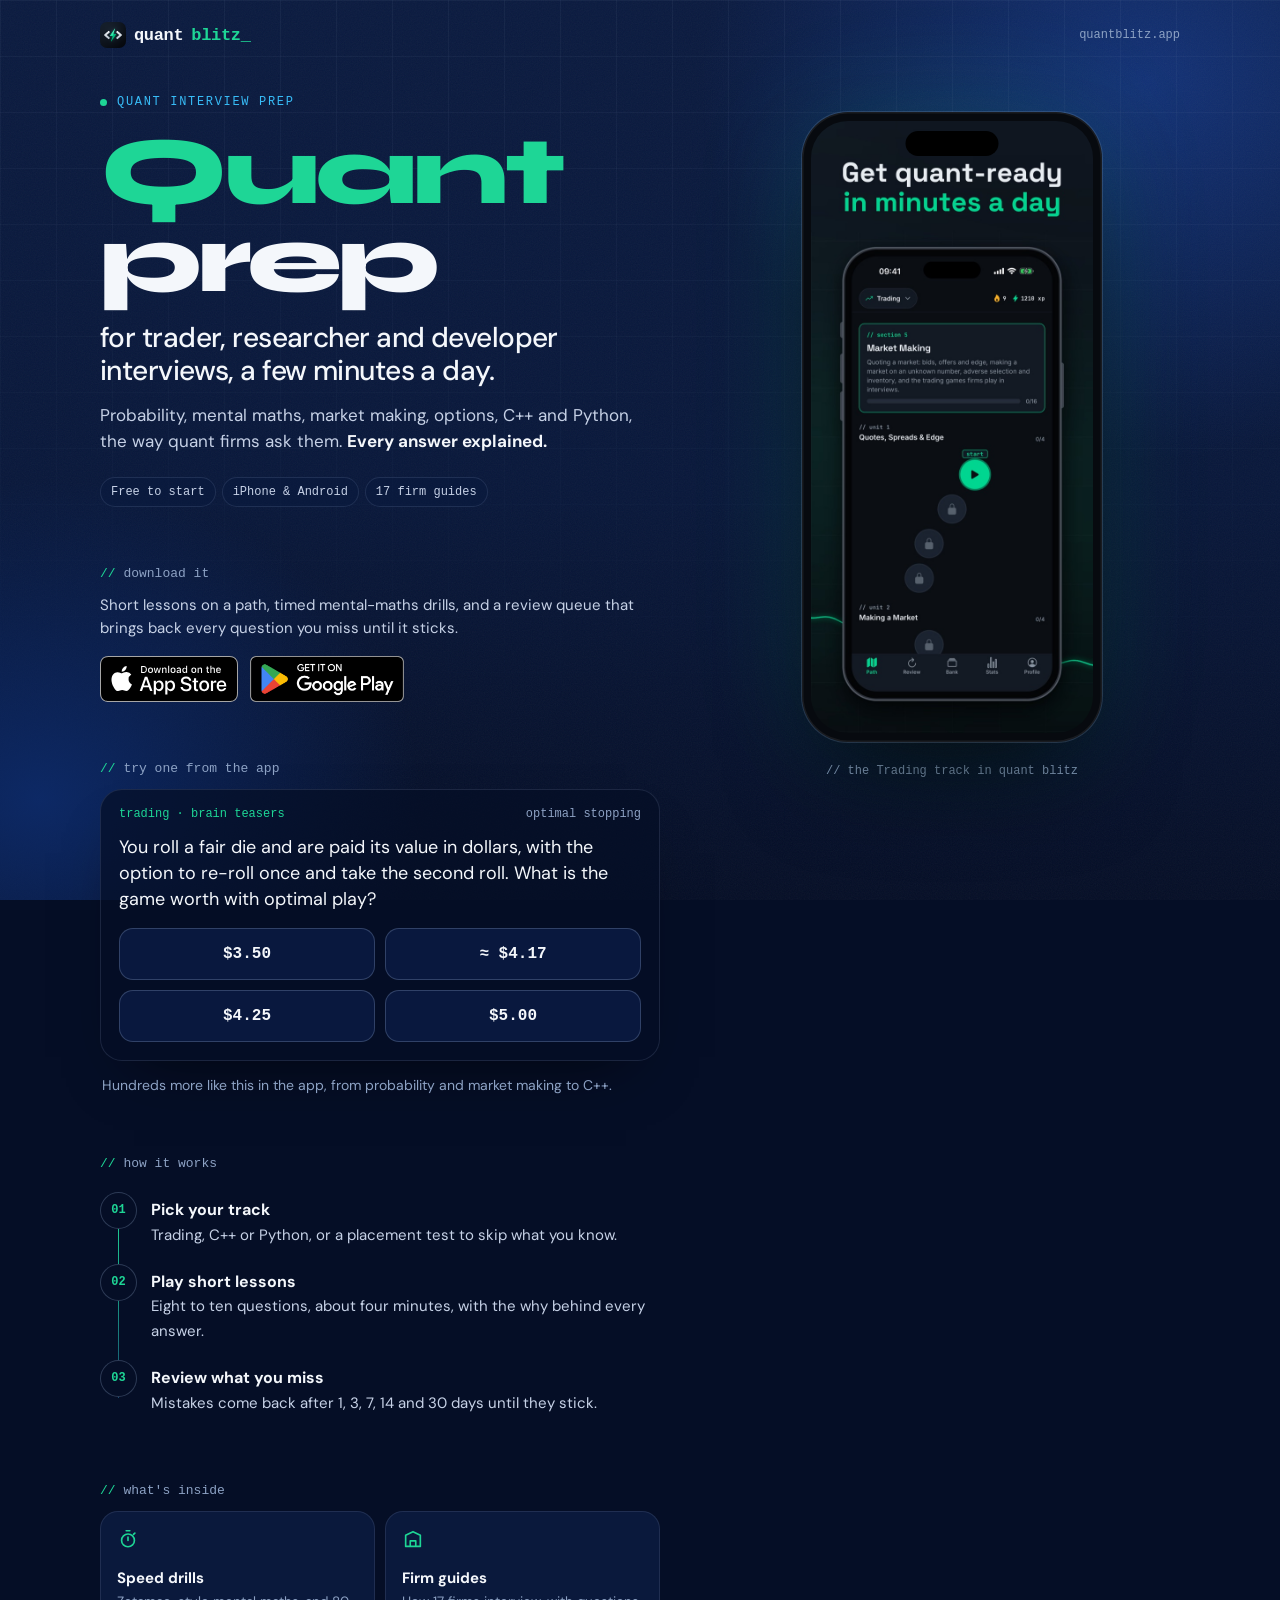
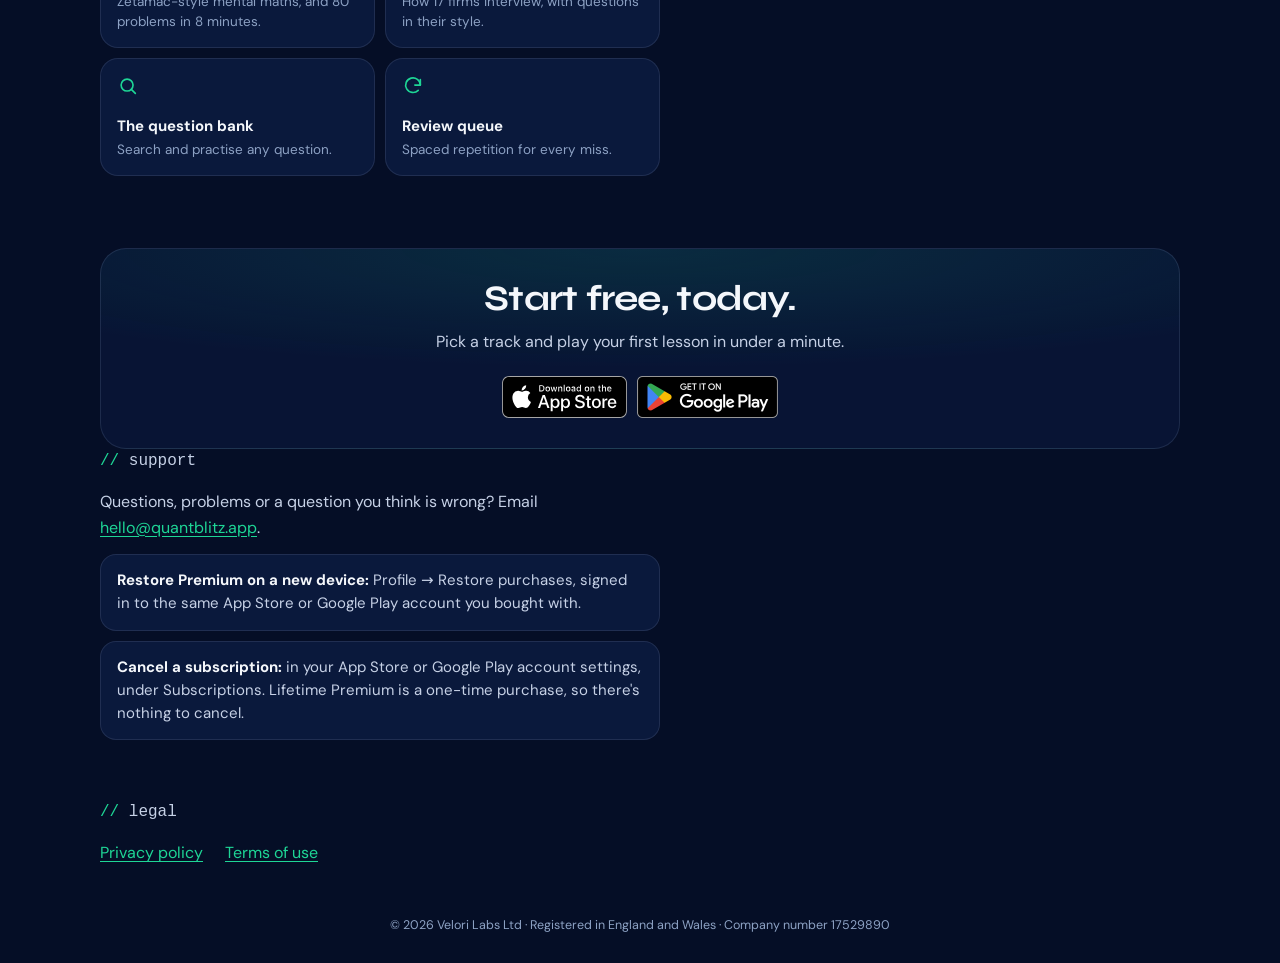
==== commit 23c4d06c: "Update quant blitz pages" ====
--- a/index.html
+++ b/index.html
@@ -1212,7 +1212,7 @@
           <p class="kicker" id="support-title" data-reveal><b>//</b> support</p>
           <p data-reveal>
             Questions, problems or a question you think is wrong? Email
-            <a href="mailto:lukazsdev@gmail.com">lukazsdev@gmail.com</a>.
+            <a href="mailto:hello@quantblitz.app">hello@quantblitz.app</a>.
           </p>
           <ul data-reveal>
             <li>
